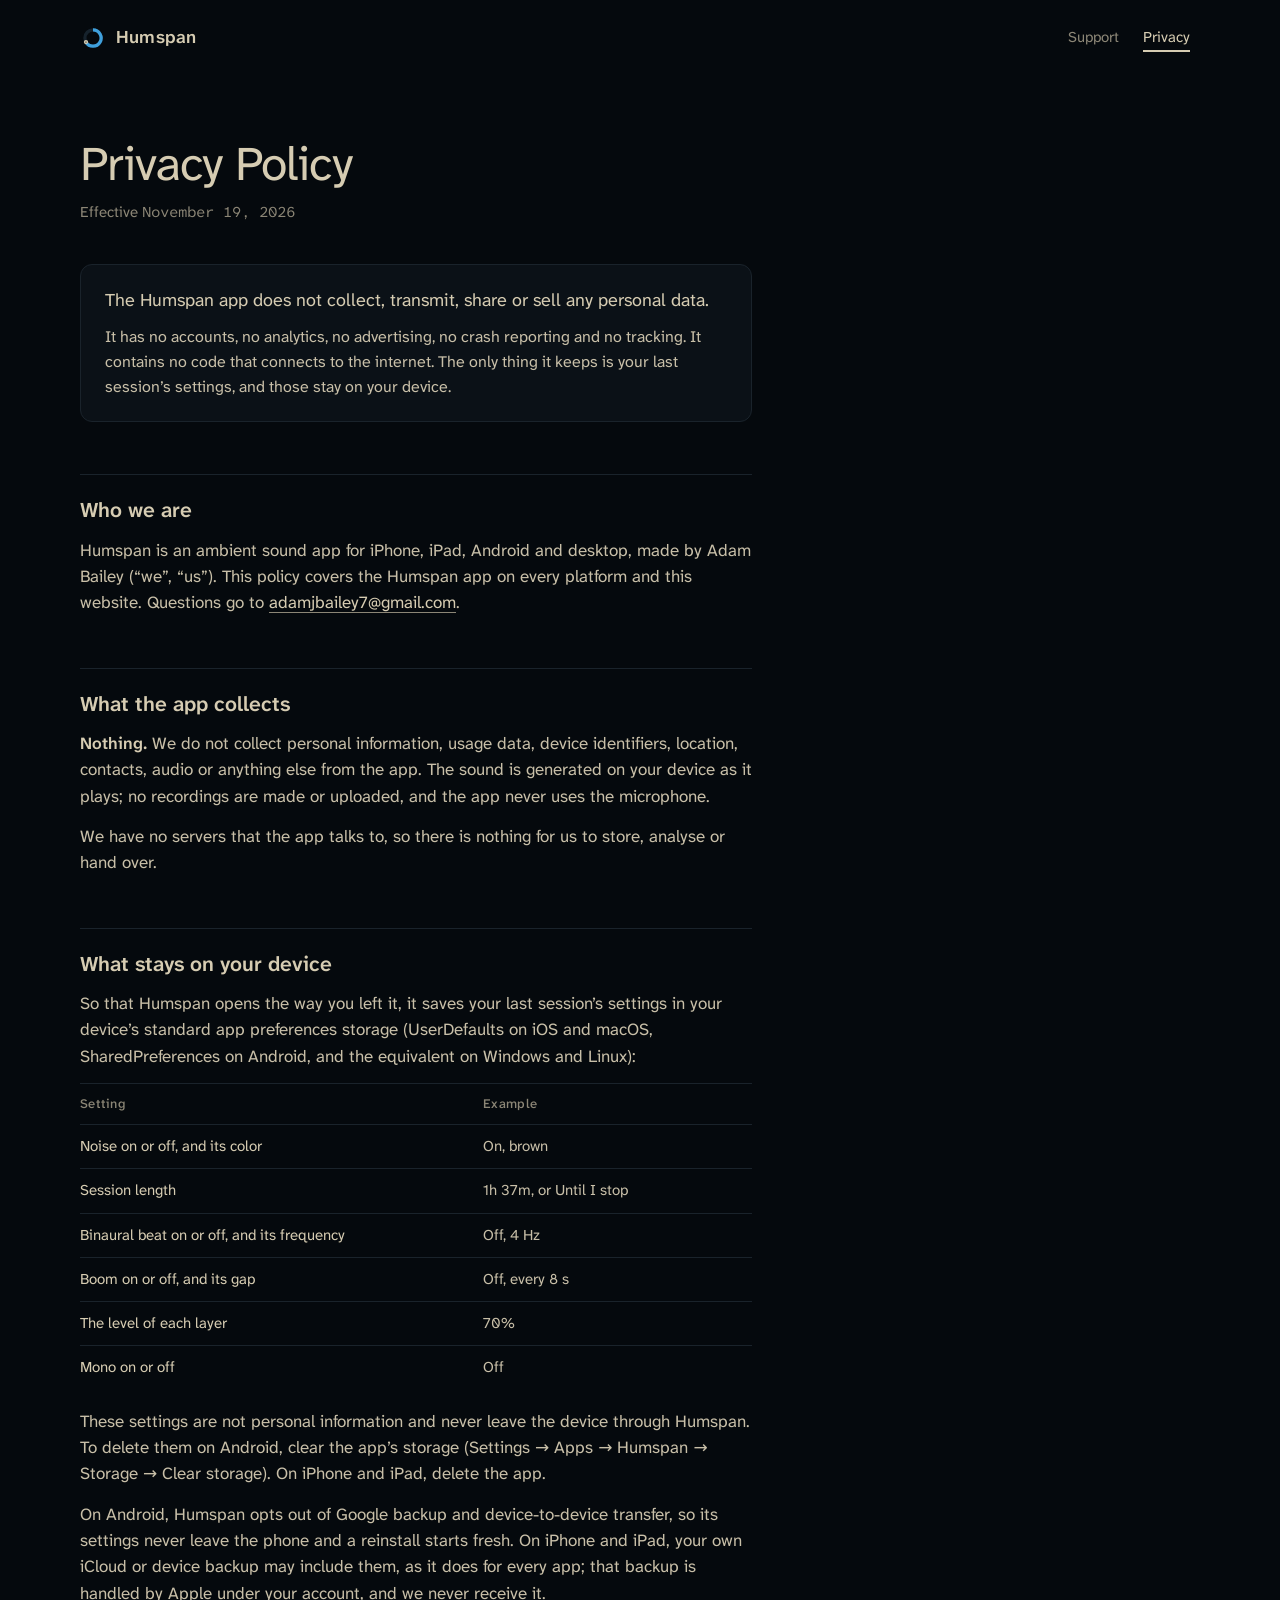
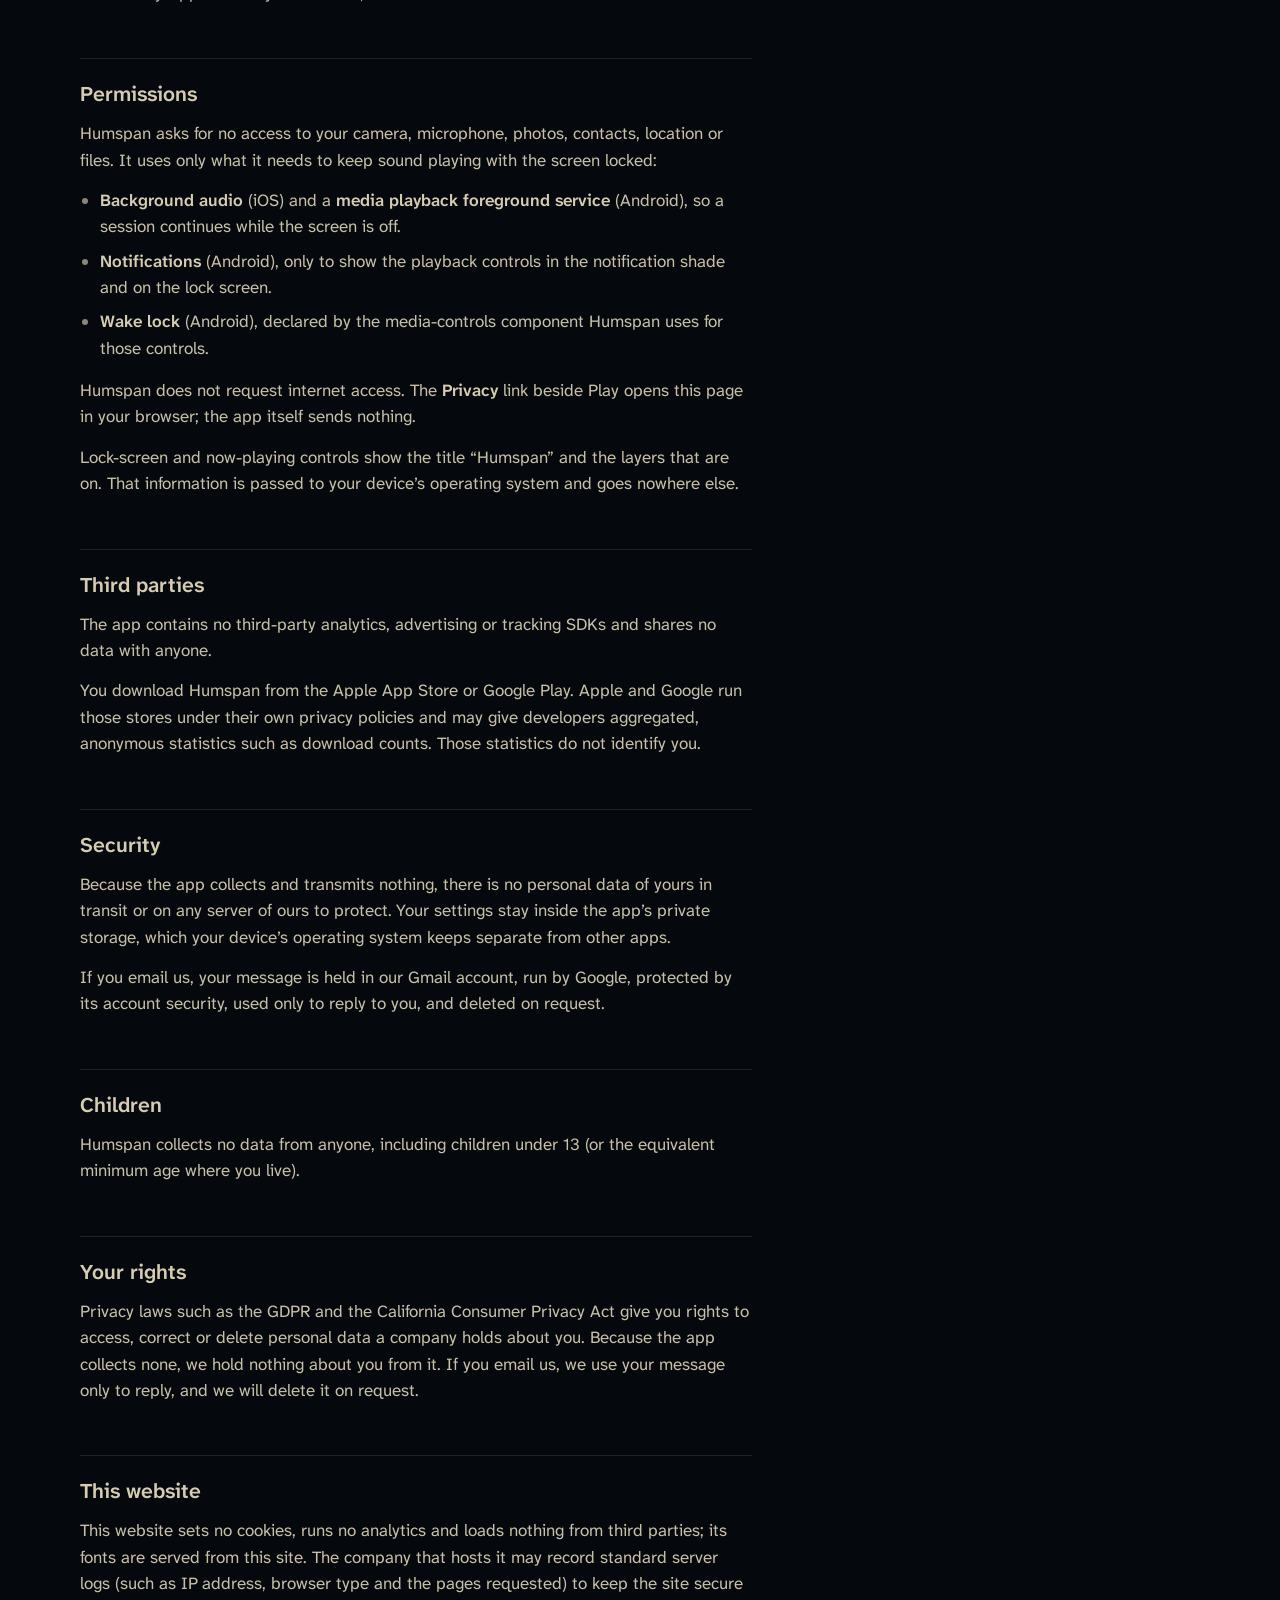
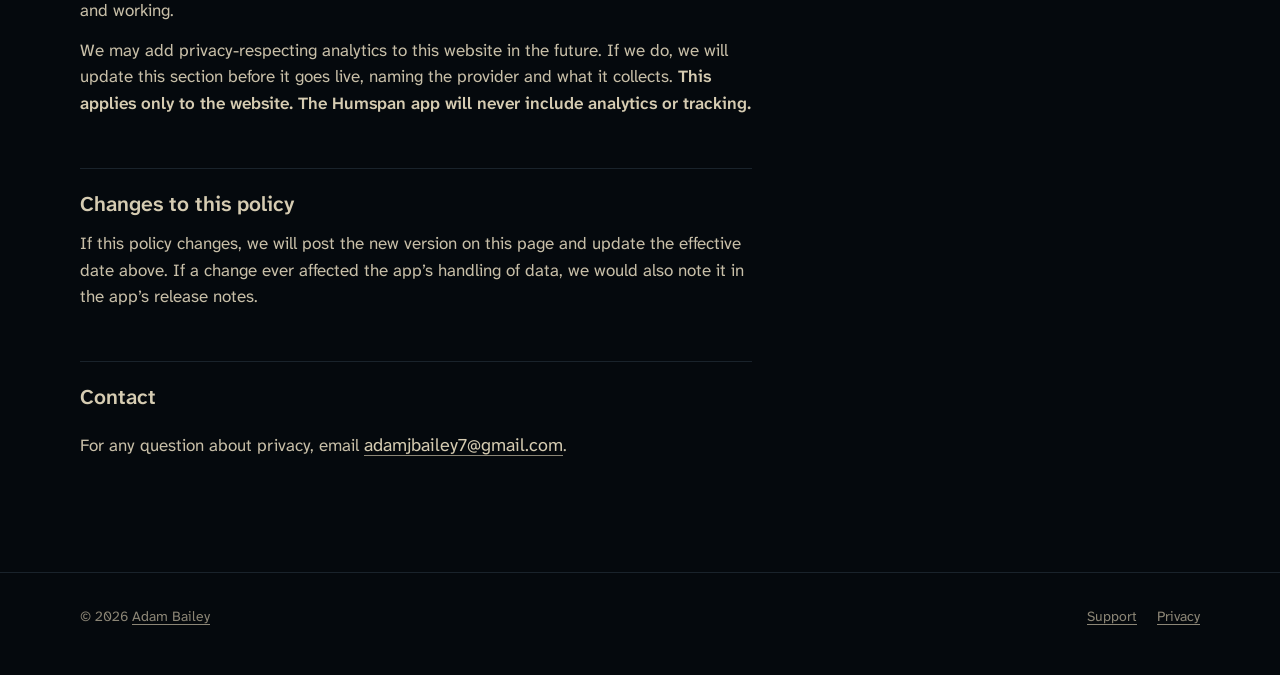
==== site/privacy/index.html @ 01d80cb3 "Add the marketing site: home, privacy policy and support A static site in site/ (no build step, self" ====
<!doctype html>
<html lang="en">
<head>
  <meta charset="utf-8">
  <meta name="viewport" content="width=device-width, initial-scale=1">
  <title>Privacy Policy · Humspan</title>
  <meta name="description" content="Humspan's privacy policy. The app collects no personal data: no accounts, no analytics, no ads, and no network access.">
  <meta name="theme-color" content="#05090D">
  <link rel="icon" href="../assets/icon.svg" type="image/svg+xml">
  <link rel="stylesheet" href="../assets/site.css">
</head>
<body>
  <a class="skip" href="#main">Skip to content</a>

  <header class="wrap site-head">
    <a class="mark" href="../" aria-label="Humspan home">
      <img src="../assets/icon.svg" alt="" width="26" height="26">
      Humspan
    </a>
    <nav class="site-nav" aria-label="Site">
      <a href="../support/">Support</a>
      <a href="./" aria-current="page">Privacy</a>
    </nav>
  </header>

  <main id="main" class="wrap doc">
    <article class="doc-body">
      <h1>Privacy Policy</h1>
      <p class="meta">Effective <time datetime="2026-11-19">November 19, 2026</time></p>

      <div class="summary">
        <p>The Humspan app does not collect, transmit, share or sell any personal data.</p>
        <p>It has no accounts, no analytics, no advertising, no crash reporting and no tracking. It contains no code that connects to the internet. The only thing it keeps is your last session’s settings, and those stay on your device.</p>
      </div>

      <h2>Who we are</h2>
      <p>Humspan is an ambient sound app for iPhone, iPad, Android and desktop, made by Adam Bailey (“we”, “us”). This policy covers the Humspan app on every platform and this website. Questions go to <a href="mailto:adamjbailey7@gmail.com">adamjbailey7@gmail.com</a>.</p>

      <h2>What the app collects</h2>
      <p><strong>Nothing.</strong> We do not collect personal information, usage data, device identifiers, location, contacts, audio or anything else from the app. The sound is generated on your device as it plays; no recordings are made or uploaded, and the app never uses the microphone.</p>
      <p>We have no servers that the app talks to, so there is nothing for us to store, analyse or hand over.</p>

      <h2>What stays on your device</h2>
      <p>So that Humspan opens the way you left it, it saves your last session’s settings in your device’s standard app preferences storage (UserDefaults on iOS and macOS, SharedPreferences on Android, and the equivalent on Windows and Linux):</p>
      <table class="kept">
        <thead><tr><th scope="col">Setting</th><th scope="col">Example</th></tr></thead>
        <tbody>
          <tr><td>Noise on or off, and its color</td><td>On, brown</td></tr>
          <tr><td>Session length</td><td>1h 37m, or Until I stop</td></tr>
          <tr><td>Binaural beat on or off, and its frequency</td><td>Off, 4 Hz</td></tr>
          <tr><td>Boom on or off, and its gap</td><td>Off, every 8 s</td></tr>
          <tr><td>The level of each layer</td><td>70%</td></tr>
          <tr><td>Mono on or off</td><td>Off</td></tr>
        </tbody>
      </table>
      <p>These settings are not personal information and never leave the device through Humspan. To delete them on Android, clear the app’s storage (Settings → Apps → Humspan → Storage → Clear storage). On iPhone and iPad, delete the app.</p>
      <p>On Android, Humspan opts out of Google backup and device-to-device transfer, so its settings never leave the phone and a reinstall starts fresh. On iPhone and iPad, your own iCloud or device backup may include them, as it does for every app; that backup is handled by Apple under your account, and we never receive it.</p>

      <h2>Permissions</h2>
      <p>Humspan asks for no access to your camera, microphone, photos, contacts, location or files. It uses only what it needs to keep sound playing with the screen locked:</p>
      <ul>
        <li><strong>Background audio</strong> (iOS) and a <strong>media playback foreground service</strong> (Android), so a session continues while the screen is off.</li>
        <li><strong>Notifications</strong> (Android), only to show the playback controls in the notification shade and on the lock screen.</li>
        <li><strong>Wake lock</strong> (Android), declared by the media-controls component Humspan uses for those controls.</li>
      </ul>
      <p>Humspan does not request internet access. The <strong>Privacy</strong> link beside Play opens this page in your browser; the app itself sends nothing.</p>
      <p>Lock-screen and now-playing controls show the title “Humspan” and the layers that are on. That information is passed to your device’s operating system and goes nowhere else.</p>

      <h2>Third parties</h2>
      <p>The app contains no third-party analytics, advertising or tracking SDKs and shares no data with anyone.</p>
      <p>You download Humspan from the Apple App Store or Google Play. Apple and Google run those stores under their own privacy policies and may give developers aggregated, anonymous statistics such as download counts. Those statistics do not identify you.</p>

      <h2>Security</h2>
      <p>Because the app collects and transmits nothing, there is no personal data of yours in transit or on any server of ours to protect. Your settings stay inside the app’s private storage, which your device’s operating system keeps separate from other apps.</p>
      <p>If you email us, your message is held in our Gmail account, run by Google, protected by its account security, used only to reply to you, and deleted on request.</p>

      <h2>Children</h2>
      <p>Humspan collects no data from anyone, including children under 13 (or the equivalent minimum age where you live).</p>

      <h2>Your rights</h2>
      <p>Privacy laws such as the GDPR and the California Consumer Privacy Act give you rights to access, correct or delete personal data a company holds about you. Because the app collects none, we hold nothing about you from it. If you email us, we use your message only to reply, and we will delete it on request.</p>

      <h2>This website</h2>
      <p>This website sets no cookies, runs no analytics and loads nothing from third parties; its fonts are served from this site. The company that hosts it may record standard server logs (such as IP address, browser type and the pages requested) to keep the site secure and working.</p>
      <p>We may add privacy-respecting analytics to this website in the future. If we do, we will update this section before it goes live, naming the provider and what it collects. <strong>This applies only to the website. The Humspan app will never include analytics or tracking.</strong></p>

      <h2>Changes to this policy</h2>
      <p>If this policy changes, we will post the new version on this page and update the effective date above. If a change ever affected the app’s handling of data, we would also note it in the app’s release notes.</p>

      <h2>Contact</h2>
      <p>For any question about privacy, email <a class="contact" href="mailto:adamjbailey7@gmail.com">adamjbailey7@gmail.com</a>.</p>
    </article>
  </main>

  <footer class="site-foot">
    <div class="wrap">
      <span>© 2026 <a href="https://adambailey.io">Adam Bailey</a></span>
      <nav aria-label="Footer">
        <a href="../support/">Support</a>
        <a href="./">Privacy</a>
      </nav>
    </div>
  </footer>
</body>
</html>
---- site/assets/site.css ----
/* Humspan site. Tokens follow DESIGN.md ("The Night Tide Table"). */

@font-face {
  font-family: "Atkinson Hyperlegible Next";
  src: url("fonts/AtkinsonHyperlegibleNext.ttf") format("truetype");
  font-weight: 200 800;
  font-display: swap;
}
@font-face {
  font-family: "Atkinson Hyperlegible Mono";
  src: url("fonts/AtkinsonHyperlegibleMono.ttf") format("truetype");
  font-weight: 200 800;
  font-display: swap;
}

:root {
  color-scheme: dark;
  --ground: #05090d;
  --raised: #0b1117;
  --ink: #d6ccb2;
  --ink-hover: #e3dbc6;
  --dim: #8c8676;
  --rule: #1a232b;
  --tick: #2a343c;
  --sea: #4f7f95;
  --sea-deep: #1d3a4a;
  --sea-wash: #1d3a4a33;

  --sans: "Atkinson Hyperlegible Next", system-ui, sans-serif;
  --mono: "Atkinson Hyperlegible Mono", ui-monospace, monospace;

  --gutter: 20px;
  --width: 1120px;
  --ease: cubic-bezier(0.16, 1, 0.3, 1);
}
@media (min-width: 900px) {
  :root { --gutter: 32px; }
}

*, *::before, *::after { box-sizing: border-box; }

html {
  background: var(--ground);
  -webkit-text-size-adjust: 100%;
  scrollbar-color: var(--tick) var(--ground);
}
body {
  margin: 0;
  background: var(--ground);
  color: var(--ink);
  font: 400 17px/1.55 var(--sans);
  -webkit-font-smoothing: antialiased;
  overflow-x: hidden;
}
::selection { background: var(--sea-deep); color: var(--ink); }

a {
  color: var(--ink);
  text-decoration: underline;
  text-decoration-color: var(--dim);
  text-decoration-thickness: 1px;
  text-underline-offset: 0.22em;
}
a:hover { text-decoration-color: var(--ink); }
:focus-visible {
  outline: 2px solid var(--sea);
  outline-offset: 3px;
  border-radius: 8px;
}

.mono, time, .figure {
  font-family: var(--mono);
  font-variant-numeric: tabular-nums;
}

.wrap {
  width: 100%;
  max-width: calc(var(--width) + 2 * var(--gutter));
  margin: 0 auto;
  padding: 0 var(--gutter);
}

.skip {
  position: absolute;
  left: var(--gutter);
  top: -100px;
  padding: 10px 14px;
  background: var(--raised);
  border: 1px solid var(--rule);
  border-radius: 8px;
  z-index: 10;
}
.skip:focus { top: 12px; }

/* ---------- Header ---------- */

.site-head {
  display: flex;
  align-items: center;
  justify-content: space-between;
  min-height: 76px;
}
.mark {
  display: inline-flex;
  align-items: center;
  gap: 10px;
  min-height: 44px;
  color: var(--ink);
  text-decoration: none;
  font-weight: 600;
  font-size: 18px;
  letter-spacing: 0.01em;
}
.mark svg { width: 26px; height: 26px; flex: none; }
.site-nav { display: flex; gap: 4px; }
.site-nav a {
  display: inline-flex;
  align-items: center;
  min-height: 44px;
  padding: 0 10px;
  color: var(--dim);
  text-decoration: none;
  font-size: 15px;
  border-radius: 8px;
}
.site-nav a:hover { color: var(--ink); background: var(--sea-wash); }
.site-nav a[aria-current="page"] {
  color: var(--ink);
  text-decoration: underline;
  text-decoration-thickness: 2px;
  text-underline-offset: 8px;
}

/* ---------- Store links ---------- */

.stores {
  display: flex;
  flex-wrap: wrap;
  gap: 12px;
  margin: 0;
  padding: 0;
  list-style: none;
}
.store {
  display: inline-flex;
  flex-direction: column;
  justify-content: center;
  min-width: 168px;
  min-height: 56px;
  padding: 8px 22px;
  border-radius: 28px;
  font-size: 17px;
  font-weight: 600;
  line-height: 1.2;
  text-decoration: none;
}
.store small {
  font-size: 12px;
  font-weight: 500;
  letter-spacing: 0.02em;
}
/* A live link: the page's one solid shape, like the app's Play circle. */
a.store { background: var(--ink); color: var(--ground); }
a.store small { color: #3a3628; }
a.store:hover { background: var(--ink-hover); }
/* Not yet released: an outline, not a link. */
.store.is-soon {
  border: 1.5px solid var(--dim);
  color: var(--ink);
}
.store.is-soon small { color: var(--dim); }

/* ---------- Home: hero ---------- */

.hero { padding-top: clamp(24px, 6vh, 72px); }
.hero-top {
  display: grid;
  gap: 28px;
  align-items: end;
}
@media (min-width: 900px) {
  .hero-top { grid-template-columns: minmax(0, 1fr) auto; gap: 64px; }
}
.hero h1 {
  margin: 0 0 18px;
  max-width: 13ch;
  font-size: clamp(2.35rem, 1.4rem + 3.6vw, 4.4rem);
  font-weight: 400;
  line-height: 1.04;
  letter-spacing: -0.025em;
  text-wrap: balance;
}
.hero .lede {
  margin: 0 0 28px;
  max-width: 36rem;
  color: var(--dim);
  font-size: clamp(17px, 0.9rem + 0.3vw, 19px);
}
.hero .lede strong { color: var(--ink); font-weight: 400; }

.readout { text-align: left; }
@media (min-width: 900px) { .readout { text-align: right; } }
.readout .clock {
  display: block;
  font: 200 clamp(3rem, 2rem + 4vw, 5.6rem)/1 var(--mono);
  letter-spacing: -0.02em;
  font-variant-numeric: tabular-nums;
}
.readout .note {
  display: block;
  margin-top: 10px;
  color: var(--dim);
  font-size: 15px;
}
.readout .note time { color: var(--ink); }

/* ---------- Home: the night span ---------- */

.night {
  position: relative;
  margin: clamp(28px, 5vh, 56px) 0 0;
  padding: 0;
}
.night-plot {
  position: relative;
  touch-action: pan-y;
}
.night svg { display: block; width: 100%; height: auto; overflow: visible; }
.trace { stroke: var(--sea); stroke-width: 1.4; stroke-linecap: round; fill: none; }
.axis { stroke: var(--rule); stroke-width: 1; }
.tick { stroke: var(--tick); stroke-width: 1; }
.tick.end { stroke: var(--dim); }
.night svg { height: clamp(120px, 18vw, 176px); }
.hours {
  position: relative;
  height: 22px;
  margin-top: 6px;
  color: var(--dim);
  font: 400 13px var(--mono);
  font-variant-numeric: tabular-nums;
}
.hours span { position: absolute; top: 0; transform: translateX(-50%); white-space: nowrap; }
.hours span:last-child { transform: translateX(-80%); }
.hours .minor { display: none; }
@media (min-width: 640px) { .hours .minor { display: inline; } }

.js .trace-g { clip-path: inset(0 100% 0 0); }
.js .night.is-drawn .trace-g {
  clip-path: inset(0 0 0 0);
  transition: clip-path 2.6s var(--ease);
}
@media (prefers-reduced-motion: reduce) {
  .js .trace-g, .js .night.is-drawn .trace-g { clip-path: none; transition: none; }
}

.cursor {
  position: absolute;
  top: 0;
  bottom: 0;
  width: 1px;
  background: var(--dim);
  pointer-events: none;
  opacity: 0;
  transition: opacity 160ms;
}
.cursor span {
  position: absolute;
  top: -30px;
  left: 8px;
  white-space: nowrap;
  color: var(--ink);
  font: 400 13px var(--mono);
  font-variant-numeric: tabular-nums;
}
.cursor span em { font-style: normal; color: var(--dim); }
.cursor.flip span { left: auto; right: 8px; }
.night-plot.is-hover .cursor { opacity: 1; }

/* Hovering or focusing an entry pins its time on the span. */
.pin {
  position: absolute;
  pointer-events: none;
  background: var(--ink);
  opacity: 0;
  transition: opacity 160ms;
}
.pin-start, .pin-end { top: 0; bottom: 0; width: 2px; }
.pin-start { left: 0; }
.pin-end { right: 0; }
.pin-span { left: 0; right: 0; bottom: 0; height: 2px; }
.night:has(.entries li:nth-child(1):is(:hover, :focus-visible)) .pin-start,
.night:has(.entries li:nth-child(2):is(:hover, :focus-visible)) .pin-span,
.night:has(.entries li:nth-child(3):is(:hover, :focus-visible)) .pin-end { opacity: 1; }
.entries li { cursor: default; transition: color 160ms; }
.entries li:hover, .entries li:focus-visible { color: var(--ink); }
.entries li:focus-visible { outline-offset: 6px; }
.lr { width: 16px; height: 16px; vertical-align: -3px; }
.pin span {
  position: absolute;
  top: 4px;
  padding: 2px 6px;
  background: var(--ground);
  color: var(--ink);
  font: 400 13px var(--mono);
  font-variant-numeric: tabular-nums;
  white-space: nowrap;
}
.pin-start span { left: 8px; }
.pin-end span { right: 8px; }
.pin-span span { top: auto; bottom: 8px; left: 50%; transform: translateX(-50%); }
.sr {
  position: absolute;
  width: 1px; height: 1px;
  overflow: hidden;
  clip-path: inset(50%);
  white-space: nowrap;
}

/* Entries pinned along the span, like a tide table. */
.entries {
  display: grid;
  gap: 0;
  margin: 18px 0 0;
  padding: 0;
  list-style: none;
}
.entries li {
  display: grid;
  grid-template-columns: 6.2rem 1fr;
  gap: 12px;
  padding: 12px 0;
  border-top: 1px solid var(--rule);
  font-size: 15px;
  color: var(--dim);
}
.entries time, .entries .at { color: var(--ink); font-size: 14px; padding-top: 1px; }
@media (min-width: 760px) {
  .entries {
    grid-template-columns: 1fr 1.3fr 1fr;
    gap: 32px;
  }
  .entries li {
    display: block;
    border-top: 0;
    padding: 0;
  }
  .entries li:nth-child(2) { text-align: center; }
  .entries li:nth-child(3) { text-align: right; }
  .entries time, .entries .at { display: block; margin-bottom: 4px; }
}

/* ---------- Home: sections ---------- */

.section { padding-top: clamp(80px, 12vh, 140px); }
.section h2 {
  margin: 0 0 14px;
  font-size: clamp(1.75rem, 1.2rem + 1.8vw, 2.6rem);
  font-weight: 400;
  line-height: 1.12;
  letter-spacing: -0.02em;
  text-wrap: balance;
}
.section .intro {
  margin: 0 0 40px;
  max-width: 38rem;
  color: var(--dim);
}

/* The layer table */
.layers { border-bottom: 1px solid var(--rule); }
.layer {
  display: grid;
  gap: 6px 32px;
  padding: 22px 0;
  border-top: 1px solid var(--rule);
}
@media (min-width: 900px) {
  .layer { grid-template-columns: 14rem 18rem 1fr; align-items: baseline; }
}
.layer h3 {
  margin: 0;
  font-size: 12px;
  font-weight: 500;
  letter-spacing: 0.08em;
  text-transform: uppercase;
}
.layer .sub { color: var(--dim); font-size: 14px; letter-spacing: 0; text-transform: none; font-weight: 400; }
.layer p { margin: 0; color: var(--dim); max-width: 34rem; }
.words {
  display: flex;
  flex-wrap: wrap;
  gap: 4px 18px;
  margin: 4px 0 6px;
  padding: 0;
  list-style: none;
  color: var(--dim);
  font-size: 16px;
}
.words li { padding-bottom: 6px; }
.words .figure { font-size: 15px; }
.words .on {
  color: var(--ink);
  background: linear-gradient(var(--ink), var(--ink)) left bottom / 28px 2px no-repeat;
}
.aside-row {
  display: grid;
  gap: 6px 32px;
  padding: 18px 0;
  border-top: 1px solid var(--rule);
  color: var(--dim);
}
@media (min-width: 900px) { .aside-row { grid-template-columns: 14rem 1fr; } }
.aside-row b { color: var(--ink); font-weight: 500; }

/* Length */
.length {
  display: grid;
  gap: 40px;
  align-items: center;
}
@media (min-width: 900px) {
  .length { grid-template-columns: 340px 1fr; gap: 64px; }
}
.dial { position: relative; width: min(300px, 100%); aspect-ratio: 1; margin: 0 auto; }
.dial svg { display: block; width: 100%; height: 100%; }
.dial-center {
  position: absolute;
  inset: 0;
  display: flex;
  flex-direction: column;
  align-items: center;
  justify-content: center;
  text-align: center;
}
.dial-clock {
  font: 200 clamp(36px, 10vw, 48px)/1 var(--mono);
  letter-spacing: -0.02em;
  font-variant-numeric: tabular-nums;
  margin-bottom: 8px;
}
.dial-note { color: var(--dim); font-size: 14px; line-height: 1.4; }
.stops {
  display: grid;
  grid-template-columns: repeat(6, 1fr);
  max-width: 340px;
  margin: 18px auto 0;
  padding: 0;
  list-style: none;
  color: var(--dim);
  font: 400 14px var(--mono);
  text-align: center;
}
.stops li { display: flex; justify-content: center; align-items: center; min-height: 44px; }
.stops svg { width: 20px; height: 20px; }
.length-copy p { margin: 0 0 16px; color: var(--dim); max-width: 34rem; }
.length-copy p strong { color: var(--ink); font-weight: 400; }

/* Refusals */
.nevers { margin: 0; padding: 0; list-style: none; border-bottom: 1px solid var(--rule); }
.nevers li {
  display: grid;
  gap: 4px 32px;
  padding: 20px 0;
  border-top: 1px solid var(--rule);
}
@media (min-width: 900px) { .nevers li { grid-template-columns: 14rem 1fr; } }
.nevers b { font-weight: 500; font-size: 18px; }
.nevers span { color: var(--dim); max-width: 38rem; }

/* Close */
.close {
  padding-top: clamp(96px, 16vh, 180px);
  padding-bottom: clamp(72px, 10vh, 120px);
  text-align: center;
}
.close img { display: block; margin: 0 auto 28px; }
.close h2 {
  margin: 0 0 12px;
  font-size: clamp(1.9rem, 1.3rem + 2vw, 2.9rem);
  font-weight: 400;
  letter-spacing: -0.02em;
  line-height: 1.1;
}
.close p { margin: 0 auto 32px; color: var(--dim); max-width: 30rem; }
.close .stores { justify-content: center; }

/* ---------- Footer ---------- */

.site-foot {
  border-top: 1px solid var(--rule);
  padding: 22px 0 36px;
  color: var(--dim);
  font-size: 14px;
}
.site-foot .wrap { display: flex; flex-wrap: wrap; gap: 8px 24px; justify-content: space-between; align-items: center; }
.site-foot nav { display: flex; gap: 4px 20px; flex-wrap: wrap; }
.site-foot a { color: var(--dim); display: inline-flex; min-height: 44px; align-items: center; }
.site-foot a:hover { color: var(--ink); }

/* ---------- Document pages (privacy, support) ---------- */

.doc { padding-top: clamp(32px, 7vh, 80px); padding-bottom: clamp(72px, 10vh, 120px); }
.doc-body { max-width: 42rem; }
.doc h1 {
  margin: 0 0 10px;
  font-size: clamp(2.1rem, 1.5rem + 2vw, 3rem);
  font-weight: 400;
  line-height: 1.08;
  letter-spacing: -0.02em;
}
.doc .meta { margin: 0 0 40px; color: var(--dim); font-size: 15px; }
.doc h2 {
  margin: 52px 0 12px;
  padding-top: 22px;
  border-top: 1px solid var(--rule);
  font-size: 21px;
  font-weight: 600;
  line-height: 1.3;
}
.doc h3 { margin: 28px 0 6px; font-size: 17px; font-weight: 600; }
.doc p, .doc li { color: #c8bfa8; }
.doc p { margin: 0 0 14px; }
.doc strong { color: var(--ink); font-weight: 600; }
.doc ul { margin: 0 0 16px; padding-left: 1.2em; }
.doc li { margin-bottom: 8px; }
.doc li::marker { color: var(--dim); }
.doc code {
  font-family: var(--mono);
  font-size: 0.88em;
  color: var(--ink);
}
.summary {
  margin: 0 0 8px;
  padding: 22px 24px;
  background: var(--raised);
  border: 1px solid var(--rule);
  border-radius: 12px;
}
.summary p { margin: 0; color: var(--ink); font-size: 18px; }
.summary p + p { margin-top: 10px; color: #c8bfa8; font-size: 16px; }

.kept {
  width: 100%;
  margin: 8px 0 18px;
  border-collapse: collapse;
  font-size: 15px;
}
.kept th, .kept td {
  padding: 10px 12px 10px 0;
  border-top: 1px solid var(--rule);
  text-align: left;
  vertical-align: top;
}
.kept th { color: var(--dim); font-weight: 500; font-size: 13px; letter-spacing: 0.02em; }
.kept td { color: #c8bfa8; }
.kept td:first-child { color: var(--ink); }
.kept td:last-child { width: 40%; }

.qa { margin: 0; }
.qa dt {
  margin: 0;
  padding-top: 22px;
  border-top: 1px solid var(--rule);
  font-weight: 600;
  color: var(--ink);
}
.qa dd { margin: 6px 0 22px; color: #c8bfa8; }
.qa dt:first-child { border-top: 0; padding-top: 6px; }

.contact {
  display: inline-flex;
  align-items: center;
  min-height: 44px;
  font-size: 18px;
}
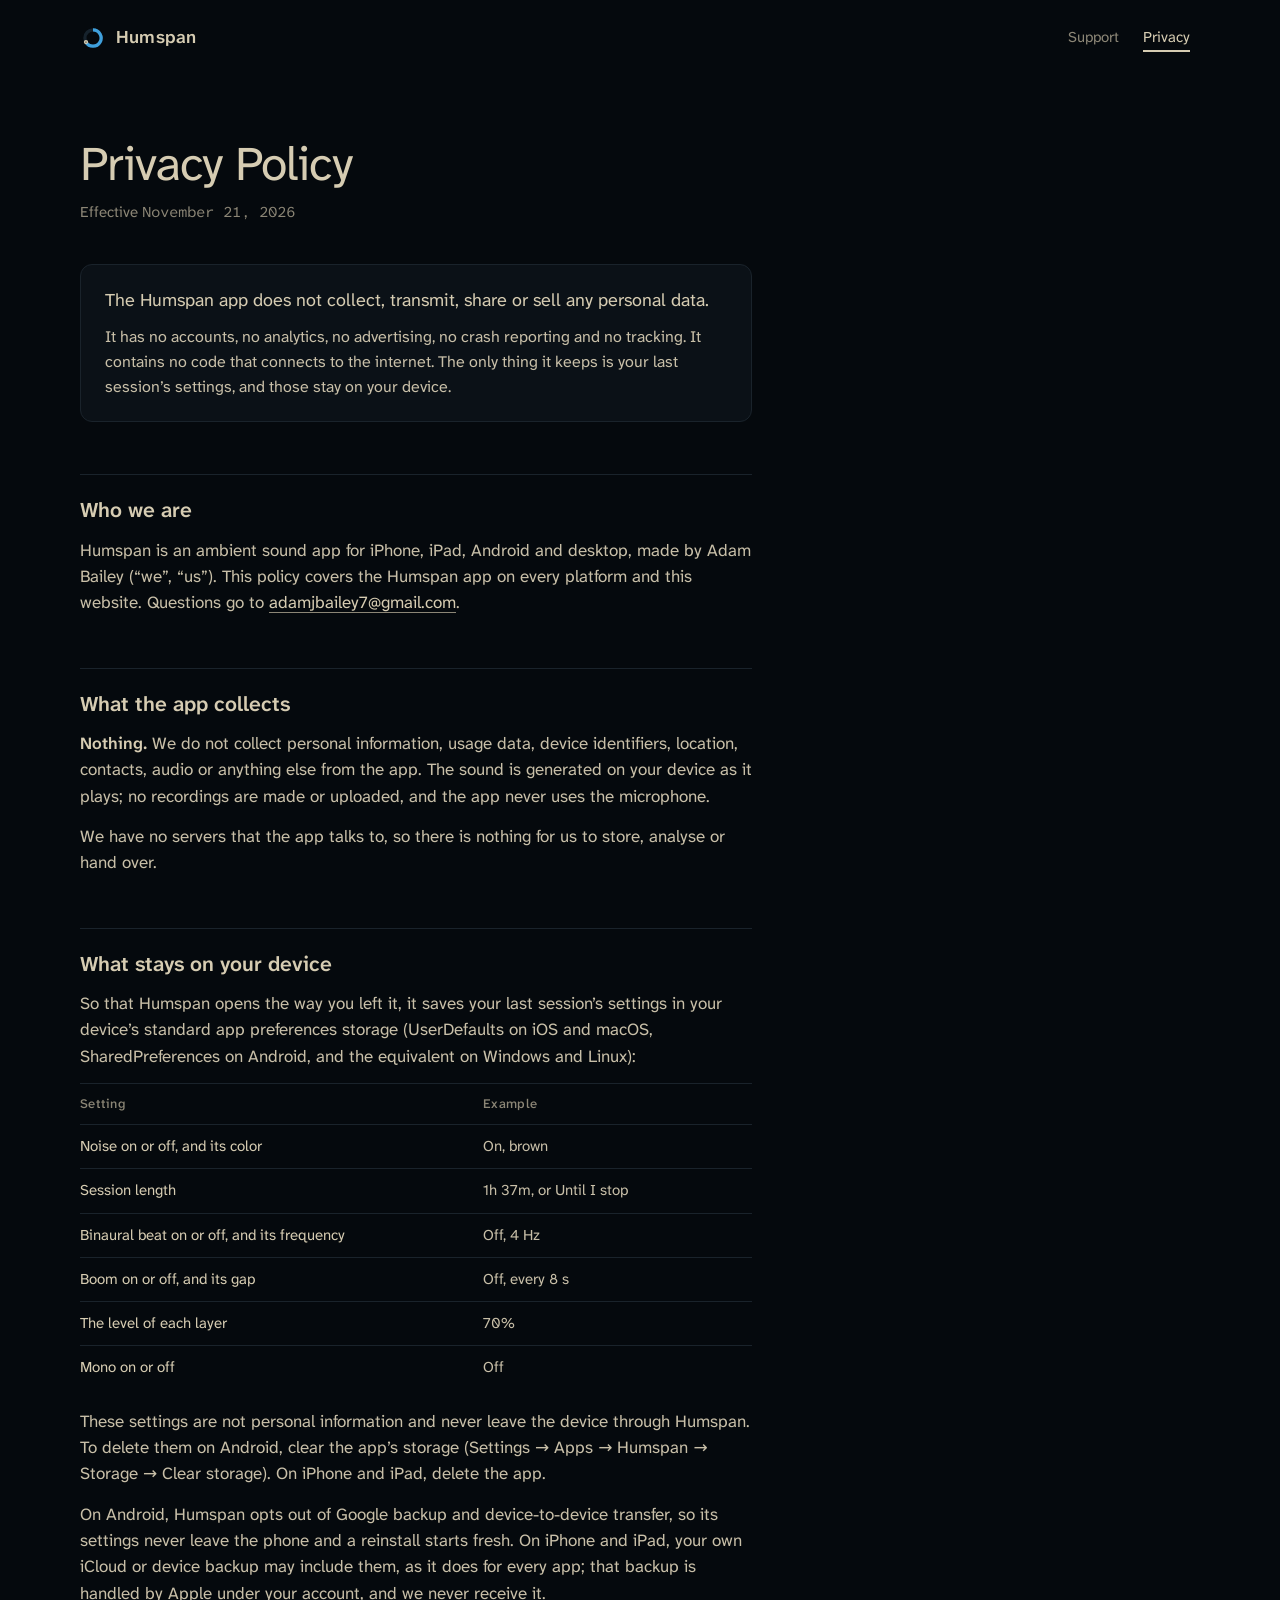
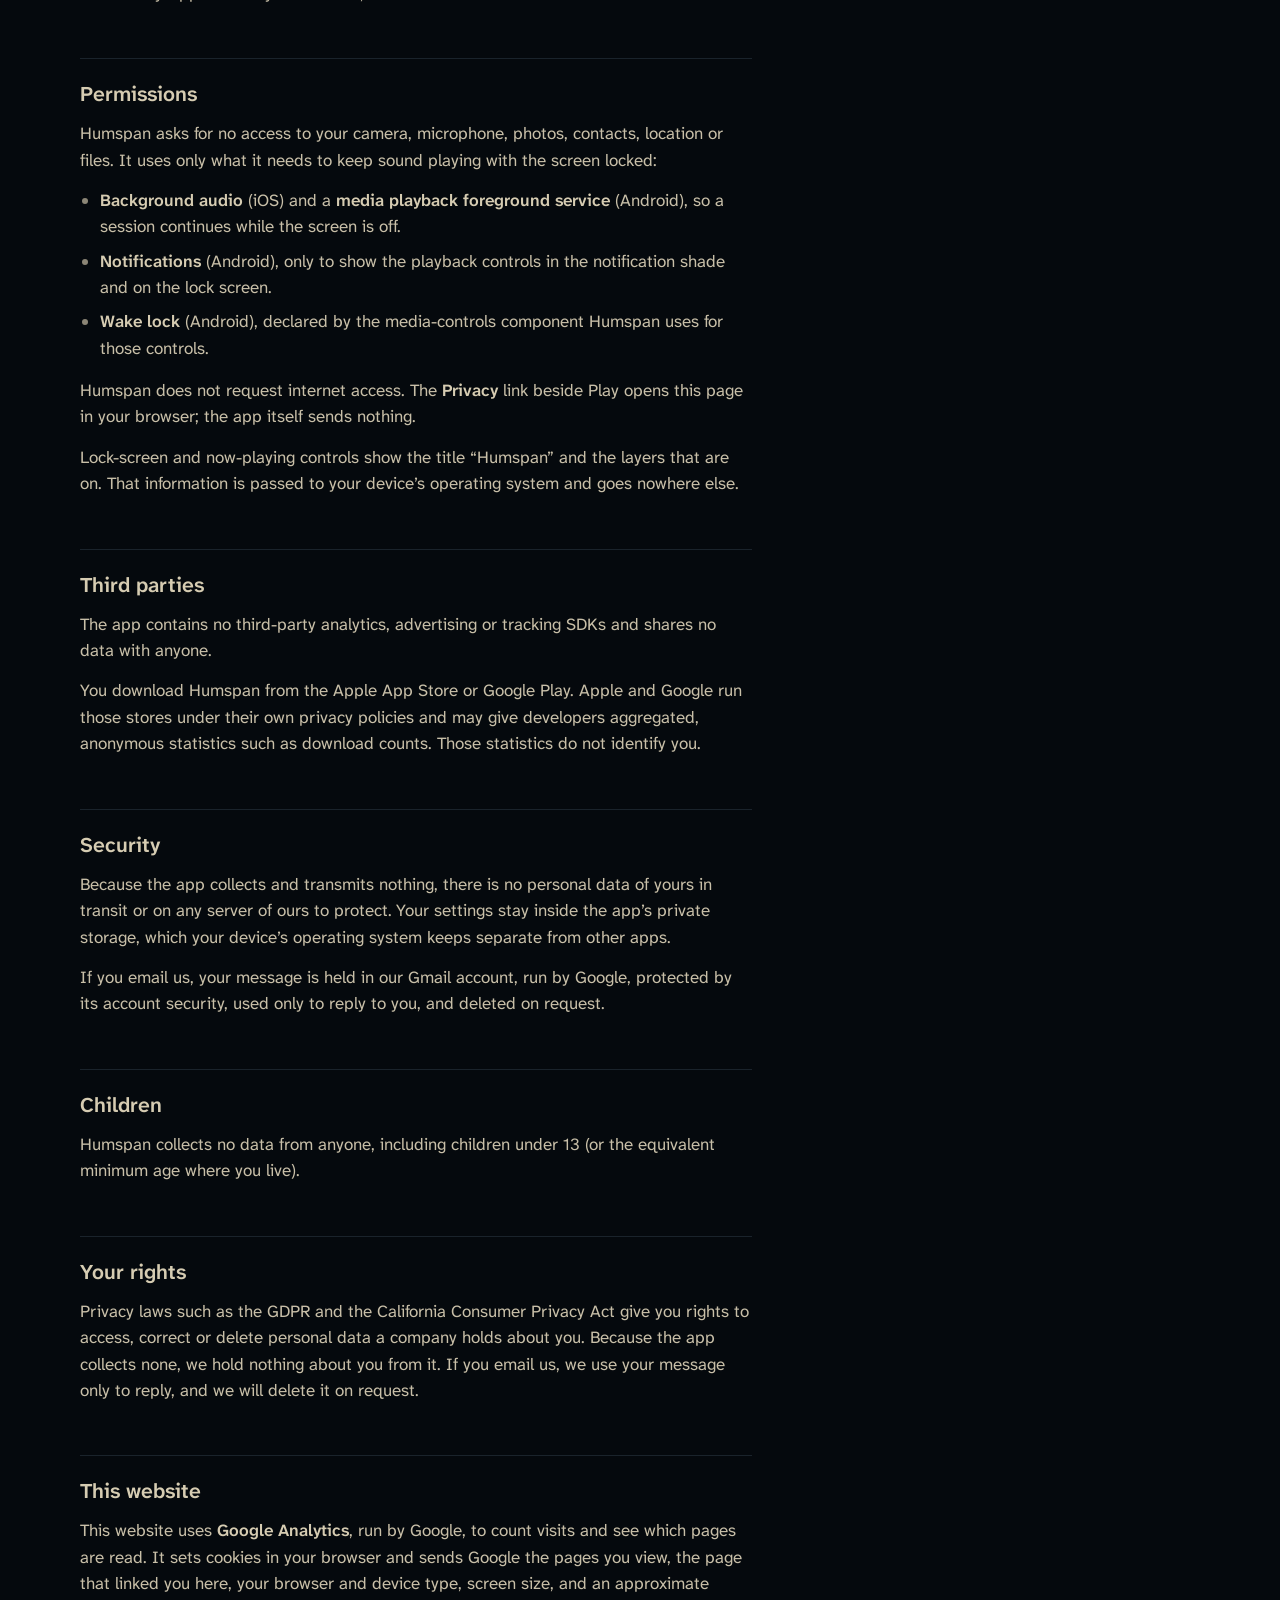
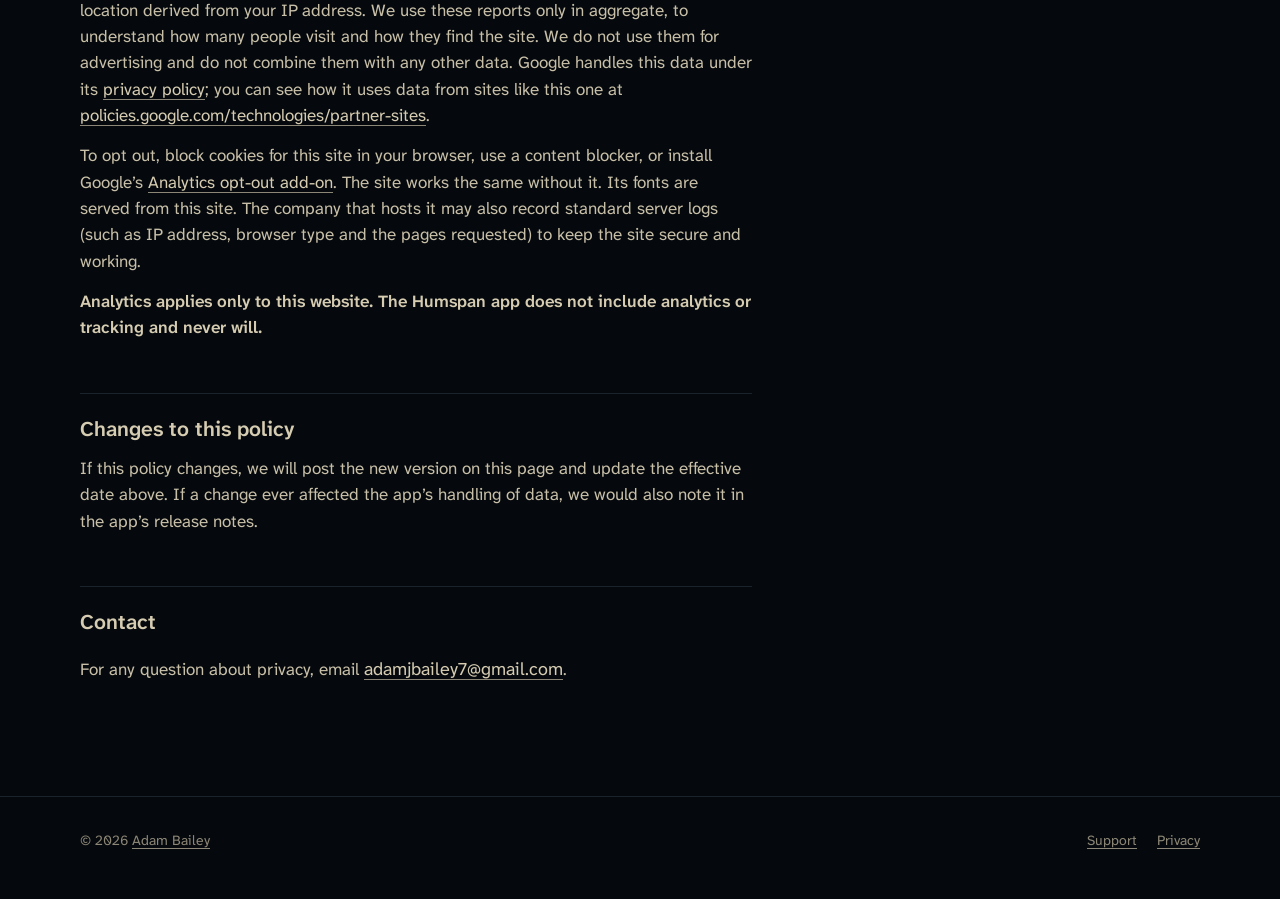
==== commit 7897b49c: "Add Google Analytics to the website and disclose it in the privacy policy Load the G-2LL9MT7X9Z tag " ====
--- a/site/privacy/index.html
+++ b/site/privacy/index.html
@@ -2,6 +2,13 @@
 <html lang="en">
 <head>
   <meta charset="utf-8">
+  <script async src="https://www.googletagmanager.com/gtag/js?id=G-2LL9MT7X9Z"></script>
+  <script>
+    window.dataLayer = window.dataLayer || [];
+    function gtag(){dataLayer.push(arguments);}
+    gtag('js', new Date());
+    gtag('config', 'G-2LL9MT7X9Z');
+  </script>
   <meta name="viewport" content="width=device-width, initial-scale=1">
   <title>Privacy Policy · Humspan</title>
   <meta name="description" content="Humspan's privacy policy. The app collects no personal data: no accounts, no analytics, no ads, and no network access.">
@@ -26,7 +33,7 @@
   <main id="main" class="wrap doc">
     <article class="doc-body">
       <h1>Privacy Policy</h1>
-      <p class="meta">Effective <time datetime="2026-11-19">November 19, 2026</time></p>
+      <p class="meta">Effective <time datetime="2026-11-21">November 21, 2026</time></p>
 
       <div class="summary">
         <p>The Humspan app does not collect, transmit, share or sell any personal data.</p>
@@ -81,8 +88,9 @@
       <p>Privacy laws such as the GDPR and the California Consumer Privacy Act give you rights to access, correct or delete personal data a company holds about you. Because the app collects none, we hold nothing about you from it. If you email us, we use your message only to reply, and we will delete it on request.</p>
 
       <h2>This website</h2>
-      <p>This website sets no cookies, runs no analytics and loads nothing from third parties; its fonts are served from this site. The company that hosts it may record standard server logs (such as IP address, browser type and the pages requested) to keep the site secure and working.</p>
-      <p>We may add privacy-respecting analytics to this website in the future. If we do, we will update this section before it goes live, naming the provider and what it collects. <strong>This applies only to the website. The Humspan app will never include analytics or tracking.</strong></p>
+      <p>This website uses <strong>Google Analytics</strong>, run by Google, to count visits and see which pages are read. It sets cookies in your browser and sends Google the pages you view, the page that linked you here, your browser and device type, screen size, and an approximate location derived from your IP address. We use these reports only in aggregate, to understand how many people visit and how they find the site. We do not use them for advertising and do not combine them with any other data. Google handles this data under its <a href="https://policies.google.com/privacy">privacy policy</a>; you can see how it uses data from sites like this one at <a href="https://policies.google.com/technologies/partner-sites">policies.google.com/technologies/partner-sites</a>.</p>
+      <p>To opt out, block cookies for this site in your browser, use a content blocker, or install Google’s <a href="https://tools.google.com/dlpage/gaoptout">Analytics opt-out add-on</a>. The site works the same without it. Its fonts are served from this site. The company that hosts it may also record standard server logs (such as IP address, browser type and the pages requested) to keep the site secure and working.</p>
+      <p><strong>Analytics applies only to this website. The Humspan app does not include analytics or tracking and never will.</strong></p>
 
       <h2>Changes to this policy</h2>
       <p>If this policy changes, we will post the new version on this page and update the effective date above. If a change ever affected the app’s handling of data, we would also note it in the app’s release notes.</p>
--- a/site/assets/site.css
+++ b/site/assets/site.css
@@ -136,39 +136,25 @@
 .stores {
   display: flex;
   flex-wrap: wrap;
-  gap: 12px;
+  align-items: flex-start;
+  gap: 16px;
   margin: 0;
   padding: 0;
   list-style: none;
 }
-.store {
+/* The official badges, unaltered (Apple and Google badge guidelines). A store
+   that is not live yet shows its badge without a link, with a note under it. */
+.badge {
   display: inline-flex;
   flex-direction: column;
-  justify-content: center;
-  min-width: 168px;
-  min-height: 56px;
-  padding: 8px 22px;
-  border-radius: 28px;
-  font-size: 17px;
-  font-weight: 600;
-  line-height: 1.2;
+  align-items: center;
+  gap: 6px;
+  border-radius: 9px;
   text-decoration: none;
 }
-.store small {
-  font-size: 12px;
-  font-weight: 500;
-  letter-spacing: 0.02em;
-}
-/* A live link: the page's one solid shape, like the app's Play circle. */
-a.store { background: var(--ink); color: var(--ground); }
-a.store small { color: #3a3628; }
-a.store:hover { background: var(--ink-hover); }
-/* Not yet released: an outline, not a link. */
-.store.is-soon {
-  border: 1.5px solid var(--dim);
-  color: var(--ink);
-}
-.store.is-soon small { color: var(--dim); }
+.badge img { display: block; height: 52px; width: auto; }
+.badge small { font-size: 12px; font-weight: 500; letter-spacing: 0.02em; color: var(--dim); }
+a.badge:hover img { filter: brightness(1.15); }
 
 /* ---------- Home: hero ---------- */
 
